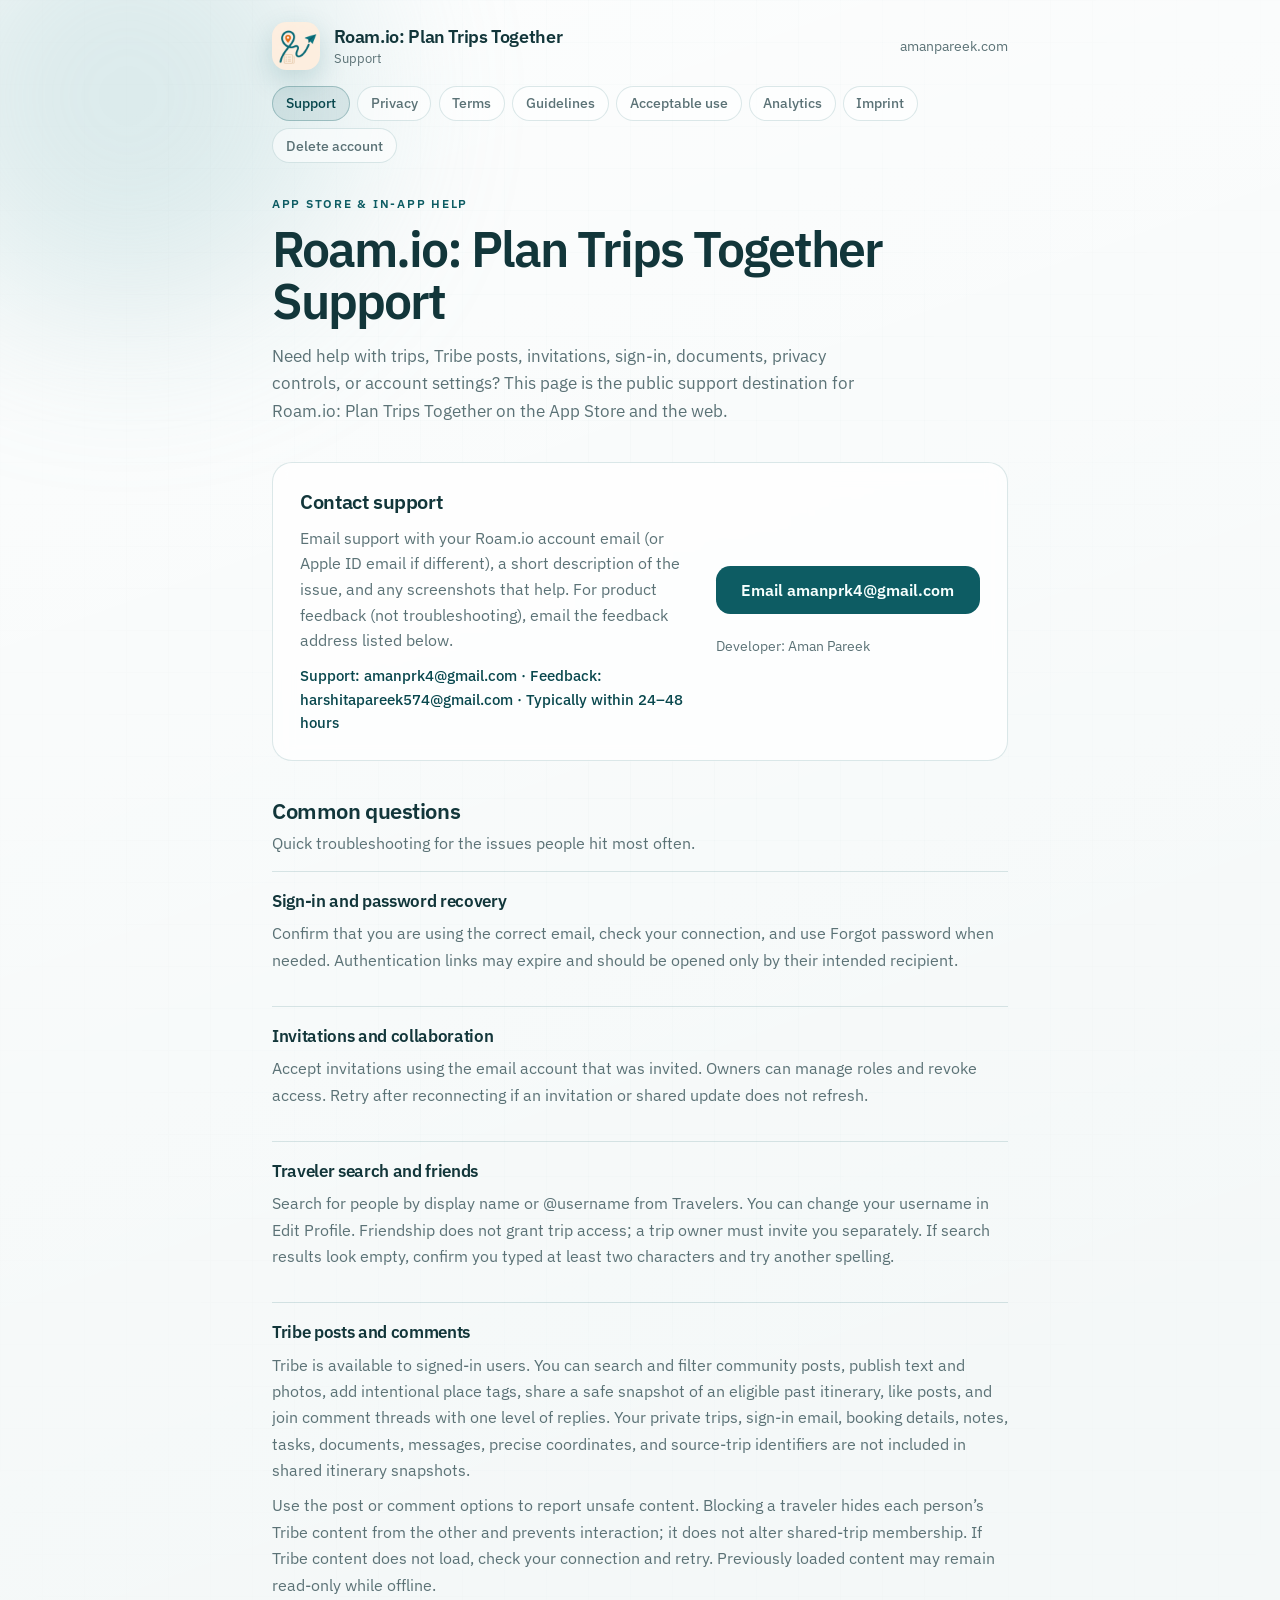
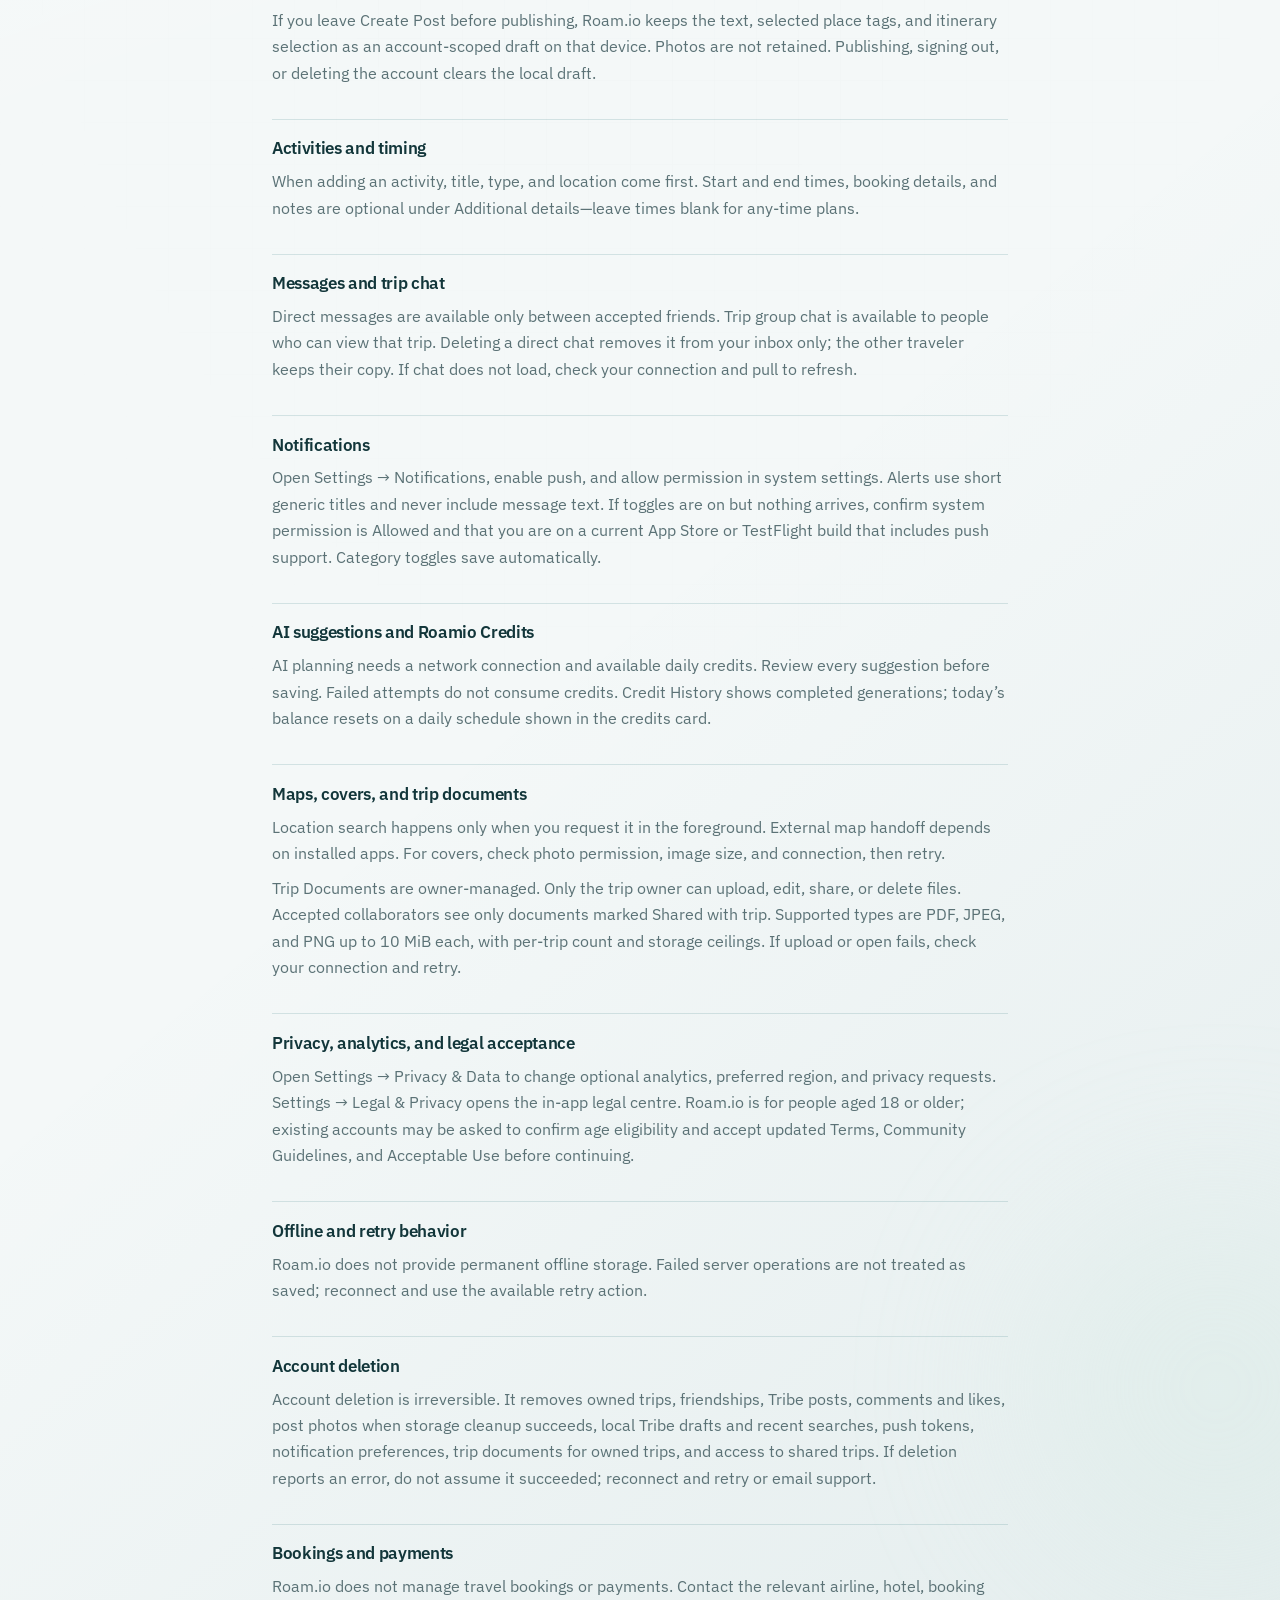
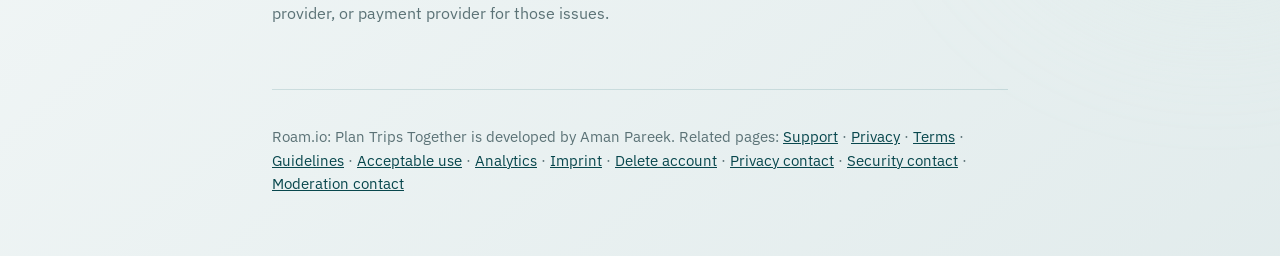
==== acceptable-use/index.html @ 8e71d69c "Deploy GitHub Pages deep-link routes" ====
<!doctype html>
<html lang="en">
  <head>
    <meta charset="UTF-8" />
    <link rel="icon" type="image/png" href="/images/roamio/mark.png" />
    <link rel="apple-touch-icon" href="/images/roamio/mark.png" />
    <meta name="viewport" content="width=device-width, initial-scale=1.0" />
    <title>Roam.io: Plan Trips Together Support</title>
    <script type="module" crossorigin src="/assets/index-BbfRueKC.js"></script>
    <link rel="stylesheet" crossorigin href="/assets/index-BQyyKGye.css">
  </head>
  <body>
    <div id="root"></div>
  </body>
</html>
---- assets/index-BQyyKGye.css ----
@import "https://fonts.googleapis.com/css2?family=IBM+Plex+Sans:ital,wght@0,400;0,500;0,600;0,700;1,400&display=swap";.roamio-legal{isolation:isolate;--roamio-ink:#12363a;--roamio-muted:#5b7276;--roamio-teal:#0d5c63;--roamio-teal-deep:#08474d;--roamio-border:#0d5c6324;min-height:100dvh;color:var(--roamio-ink);font-family:var(--app-font-body);background:linear-gradient(160deg,#ffffffc7,#0000 46%),linear-gradient(320deg,#0d5c6314,#0000 40%),#f4f8f8;padding:clamp(1rem,2.4vh,1.6rem) clamp(1rem,4vw,2.5rem) clamp(2rem,5vh,3.5rem);position:relative;overflow:clip}.roamio-legal__atmosphere,.roamio-legal__grid{pointer-events:none;position:absolute;inset:0}.roamio-legal__atmosphere{z-index:-1;overflow:hidden}.roamio-legal__grid{opacity:.35;background-image:linear-gradient(#0d5c630d 1px,#0000 1px),linear-gradient(90deg,#0d5c630d 1px,#0000 1px);background-size:42px 42px;-webkit-mask-image:radial-gradient(72% 60% at 50% 18%,#000,#0000);mask-image:radial-gradient(72% 60% at 50% 18%,#000,#0000)}.roamio-legal__glow{filter:blur(88px);opacity:.34;border-radius:50%;position:absolute}.roamio-legal__glow--one{aspect-ratio:1;background:#9ec8cb;width:min(28rem,70vw);animation:14s ease-in-out infinite alternate roamio-drift;top:-8rem;left:-6rem}.roamio-legal__glow--two{aspect-ratio:1;background:#d7ebe4;width:min(24rem,60vw);animation:18s ease-in-out infinite alternate-reverse roamio-drift;bottom:8%;right:-8rem}.roamio-legal__header,.roamio-legal__nav,.roamio-legal__intro,.roamio-legal__contact,.roamio-legal__bullets,.roamio-legal__topics,.roamio-legal__footer{width:min(100%,46rem);margin-inline:auto;position:relative}.roamio-legal__header{justify-content:space-between;align-items:center;gap:1rem;margin-bottom:1rem;display:flex}.roamio-legal__brand{color:inherit;align-items:center;gap:.85rem;text-decoration:none;display:inline-flex}.roamio-legal__mark{object-fit:cover;background:var(--roamio-teal);border-radius:.9rem;width:3rem;height:3rem;box-shadow:0 10px 28px #0d5c632e}.roamio-legal__brand-copy{gap:.1rem;display:grid}.roamio-legal__brand-copy strong{font-family:var(--app-font-heading);letter-spacing:-.02em;font-size:1.15rem;font-weight:600}.roamio-legal__brand-copy small{color:var(--roamio-muted);font-size:.82rem}.roamio-legal__site-link{color:var(--roamio-muted);border-bottom:1px solid #0000;font-size:.9rem;text-decoration:none;transition:color .16s,border-color .16s}.roamio-legal__site-link:hover{color:var(--roamio-teal-deep);border-color:#0d5c6359}.roamio-legal__nav{flex-wrap:wrap;gap:.45rem;margin-bottom:clamp(1.35rem,3.5vh,2rem);display:flex}.roamio-legal__nav-link{border:1px solid var(--roamio-border);min-height:2.2rem;color:var(--roamio-muted);background:#ffffff8c;border-radius:999px;align-items:center;padding:.35rem .8rem;font-size:.86rem;font-weight:500;text-decoration:none;transition:background .16s,color .16s,border-color .16s;display:inline-flex}.roamio-legal__nav-link:hover,.roamio-legal__nav-link.is-active{color:var(--roamio-teal-deep);background:#0d5c631a;border-color:#0d5c6347}.roamio-legal__intro{margin-bottom:clamp(1.5rem,4vh,2.25rem);animation:.56s both roamio-rise}.roamio-legal__eyebrow{color:var(--roamio-teal);letter-spacing:.14em;text-transform:uppercase;margin:0 0 .75rem;font-size:.78rem;font-weight:600}.roamio-legal__intro h1{font-family:var(--app-font-heading);letter-spacing:-.04em;margin:0;font-size:clamp(2.1rem,5vw,3.1rem);font-weight:600;line-height:1.05}.roamio-legal__lead{max-width:38rem;color:var(--roamio-muted);margin:1rem 0 0;font-size:1.05rem;line-height:1.65}.roamio-legal__draft{color:#8f1f1f;background:#b02a2a14;border:1px solid #b02a2a59;border-radius:12px;max-width:38rem;margin:1rem 0 0;padding:.85rem 1rem;font-size:.95rem;font-weight:700;line-height:1.45}.roamio-legal__meta-list{color:var(--roamio-muted);flex-wrap:wrap;gap:.45rem .85rem;margin:1rem 0 0;padding:0;font-size:.86rem;list-style:none;display:flex}.roamio-legal__contact{border:1px solid var(--roamio-border);-webkit-backdrop-filter:blur(10px);backdrop-filter:blur(10px);background:#ffffffb8;border-radius:1.25rem;gap:1.25rem;margin-bottom:clamp(1.5rem,4vh,2.25rem);padding:1.35rem 1.4rem;animation:.68s 80ms both roamio-rise;display:grid}.roamio-legal__contact h2,.roamio-legal__bullets h2,.roamio-legal__topics-head h2,.roamio-legal__topic h3{font-family:var(--app-font-heading);letter-spacing:-.02em;margin:0;font-weight:600}.roamio-legal__contact h2,.roamio-legal__bullets h2{font-size:1.25rem}.roamio-legal__contact p{color:var(--roamio-muted);margin:.65rem 0 0;line-height:1.6}.roamio-legal__response{font-size:.92rem;font-weight:500;color:var(--roamio-teal-deep)!important}.roamio-legal__contact-actions{align-content:start;gap:.7rem;display:grid}.roamio-legal__cta{background:var(--roamio-teal);color:#f7fffe;text-align:center;border-radius:.9rem;justify-content:center;align-items:center;min-height:3rem;padding:.75rem 1.15rem;font-weight:600;text-decoration:none;transition:background .16s,transform .16s;display:inline-flex}.roamio-legal__cta:hover{background:var(--roamio-teal-deep);transform:translateY(-1px)}.roamio-legal__developer{color:var(--roamio-muted);margin:0;font-size:.88rem}.roamio-legal__bullets{background:#fff4f3bf;border:1px solid #b43c3c2e;border-radius:1.15rem;margin-bottom:clamp(1.5rem,4vh,2.25rem);padding:1.2rem 1.35rem}.roamio-legal__bullets ul{color:var(--roamio-ink);margin:.8rem 0 0;padding-left:1.15rem;line-height:1.6}.roamio-legal__bullets li+li{margin-top:.35rem}.roamio-legal__topics-head{margin-bottom:1.15rem;animation:.72s .12s both roamio-rise}.roamio-legal__topics-head h2{font-size:1.35rem}.roamio-legal__topics-head p{color:var(--roamio-muted);margin:.45rem 0 0}.roamio-legal__topic-list{gap:.9rem;display:grid}.roamio-legal__topic{border-top:1px solid var(--roamio-border);padding:1.1rem 0 1.15rem;animation:.76s both roamio-rise}.roamio-legal__topic:first-child{animation-delay:.14s}.roamio-legal__topic:nth-child(2){animation-delay:.18s}.roamio-legal__topic:nth-child(3){animation-delay:.22s}.roamio-legal__topic:nth-child(4){animation-delay:.26s}.roamio-legal__topic:nth-child(5){animation-delay:.3s}.roamio-legal__topic:nth-child(6){animation-delay:.34s}.roamio-legal__topic:nth-child(7){animation-delay:.38s}.roamio-legal__topic:nth-child(8){animation-delay:.42s}.roamio-legal__topic:nth-child(9){animation-delay:.46s}.roamio-legal__topic:nth-child(10){animation-delay:.5s}.roamio-legal__topic:nth-child(11){animation-delay:.54s}.roamio-legal__topic:nth-child(12){animation-delay:.58s}.roamio-legal__topic h3{font-size:1.05rem}.roamio-legal__topic p{color:var(--roamio-muted);margin:.55rem 0 0;line-height:1.65}.roamio-legal__footer{border-top:1px solid var(--roamio-border);color:var(--roamio-muted);margin-top:clamp(2rem,5vh,3rem);padding-top:1.25rem;font-size:.92rem;line-height:1.6}.roamio-legal__footer a{color:var(--roamio-teal-deep)}@media (width>=720px){.roamio-legal__contact{grid-template-columns:1.35fr .9fr;align-items:center;padding:1.6rem 1.7rem}}@keyframes roamio-rise{0%{opacity:0;transform:translateY(12px)}to{opacity:1;transform:translateY(0)}}@keyframes roamio-drift{0%{transform:translate(0,0)scale(1)}to{transform:translate(2%,3%)scale(1.06)}}@media (prefers-reduced-motion:reduce){.roamio-legal__glow,.roamio-legal__intro,.roamio-legal__contact,.roamio-legal__topics-head,.roamio-legal__topic{animation:none}}:root{--app-font-body:"IBM Plex Sans", system-ui, -apple-system, BlinkMacSystemFont, "Segoe UI", sans-serif;--app-font-heading:"IBM Plex Sans", system-ui, -apple-system, BlinkMacSystemFont, "Segoe UI", sans-serif}*,:before,:after{box-sizing:border-box}html{min-height:100%}body{color:#12363a;min-height:100dvh;font-family:var(--app-font-body);-webkit-font-smoothing:antialiased;text-rendering:optimizelegibility;background:#f4f8f8;margin:0}#root{min-height:100dvh}.outline-none:focus{outline:none}.outline-none:focus-visible{outline-offset:2px;outline:2px solid #0d5c63}
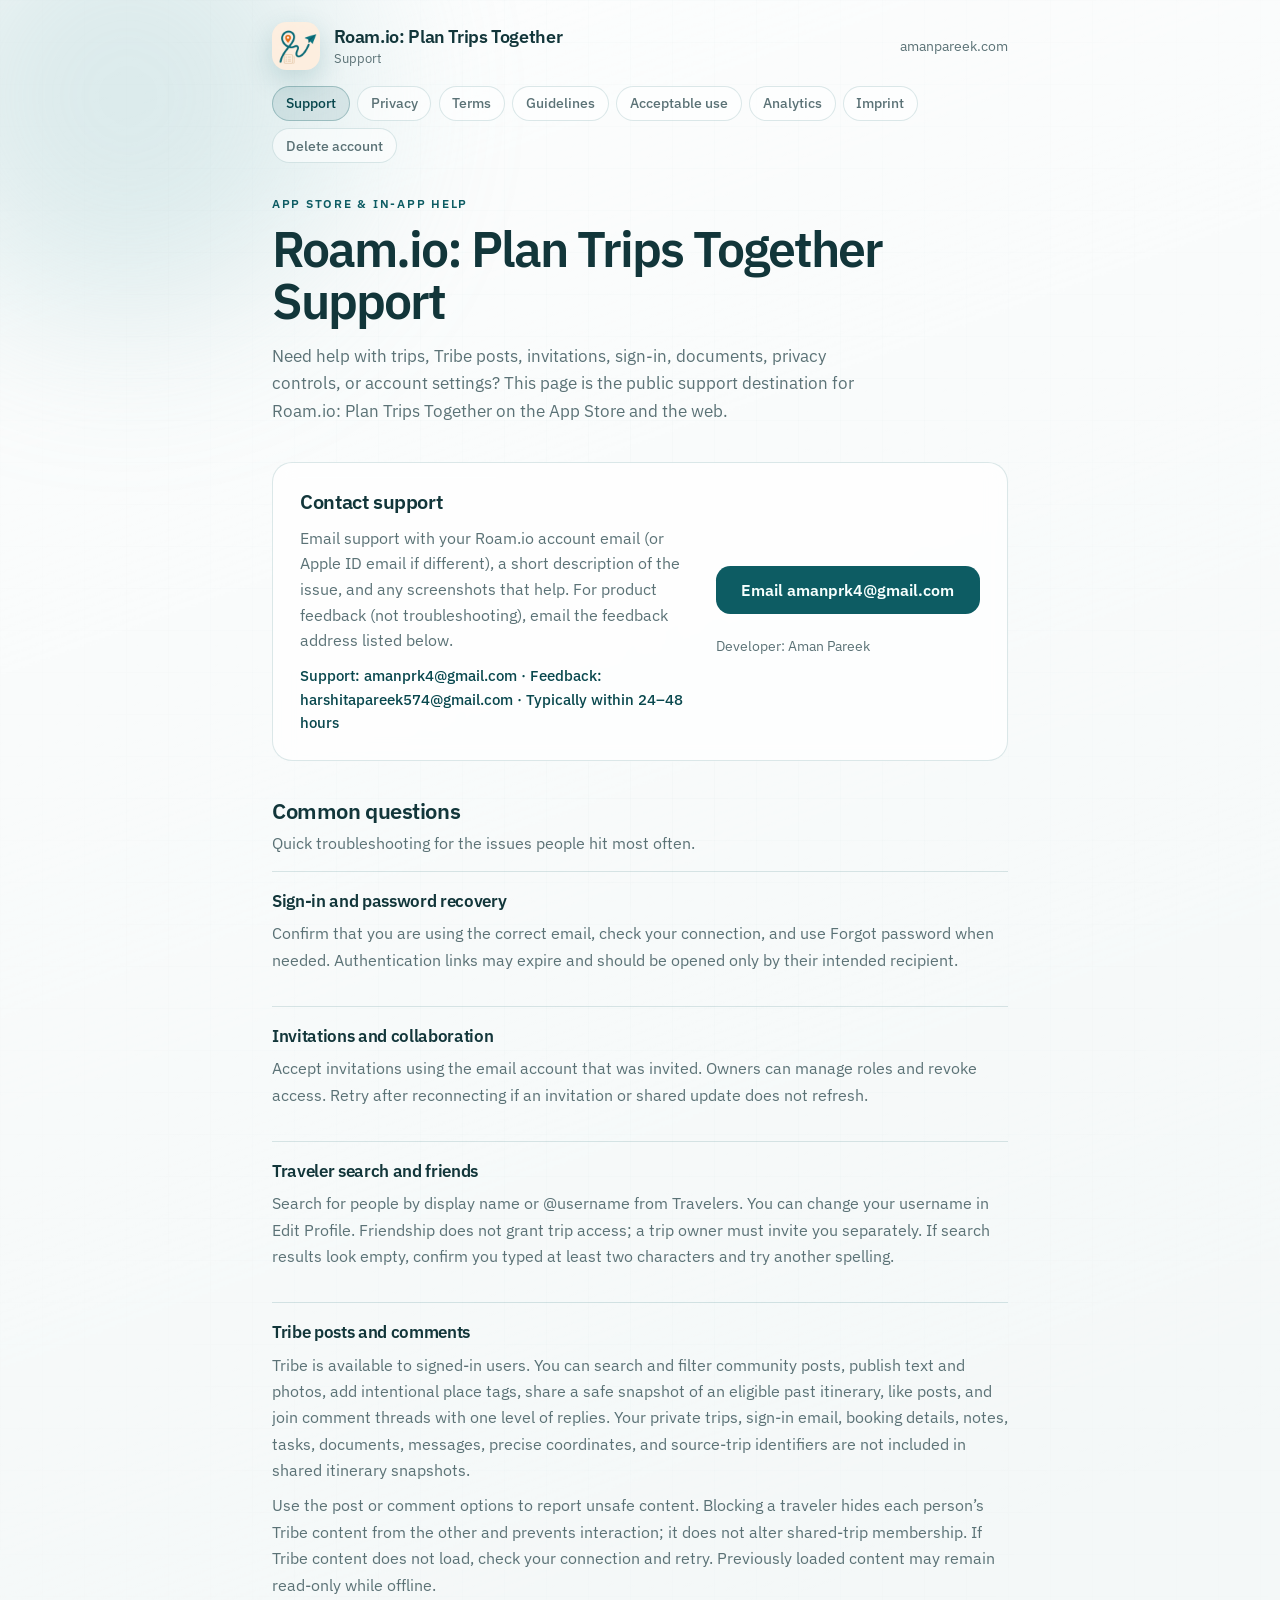
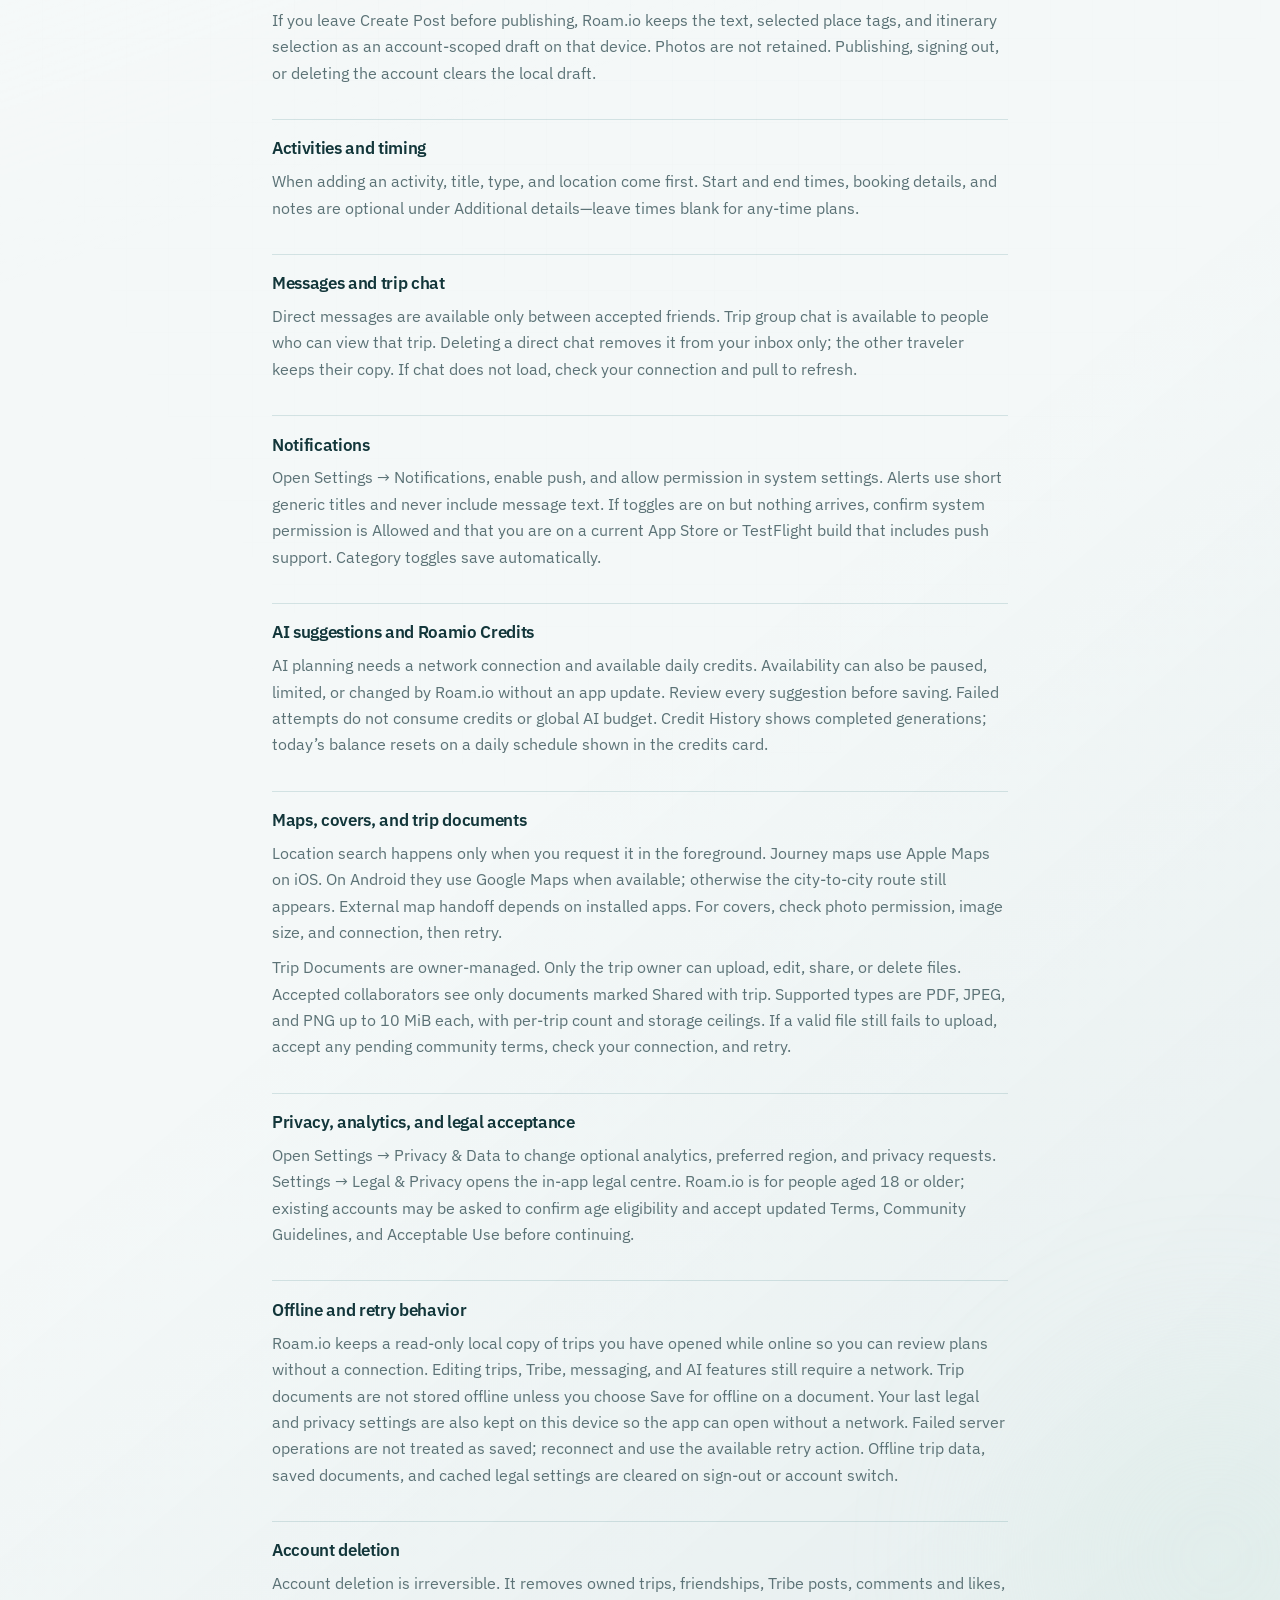
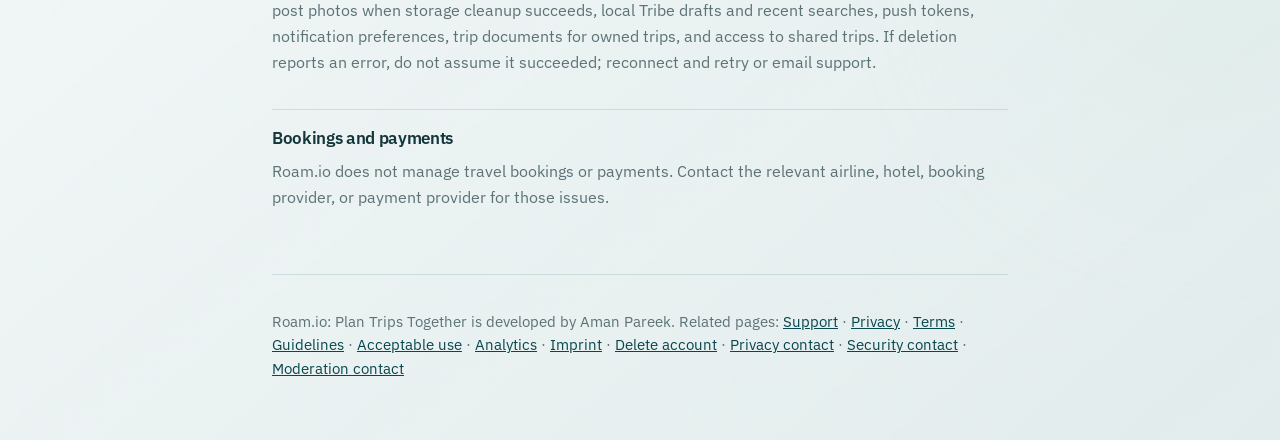
==== commit 6f926f49: "Deploy 1.3.5 support and privacy updates. Co-authored-by: Cursor <cursoragent@cursor.com>" ====
--- a/acceptable-use/index.html
+++ b/acceptable-use/index.html
@@ -6,7 +6,7 @@
     <link rel="apple-touch-icon" href="/images/roamio/mark.png" />
     <meta name="viewport" content="width=device-width, initial-scale=1.0" />
     <title>Roam.io: Plan Trips Together Support</title>
-    <script type="module" crossorigin src="/assets/index-BbfRueKC.js"></script>
+    <script type="module" crossorigin src="/assets/index-KWtBiLkC.js"></script>
     <link rel="stylesheet" crossorigin href="/assets/index-BQyyKGye.css">
   </head>
   <body>
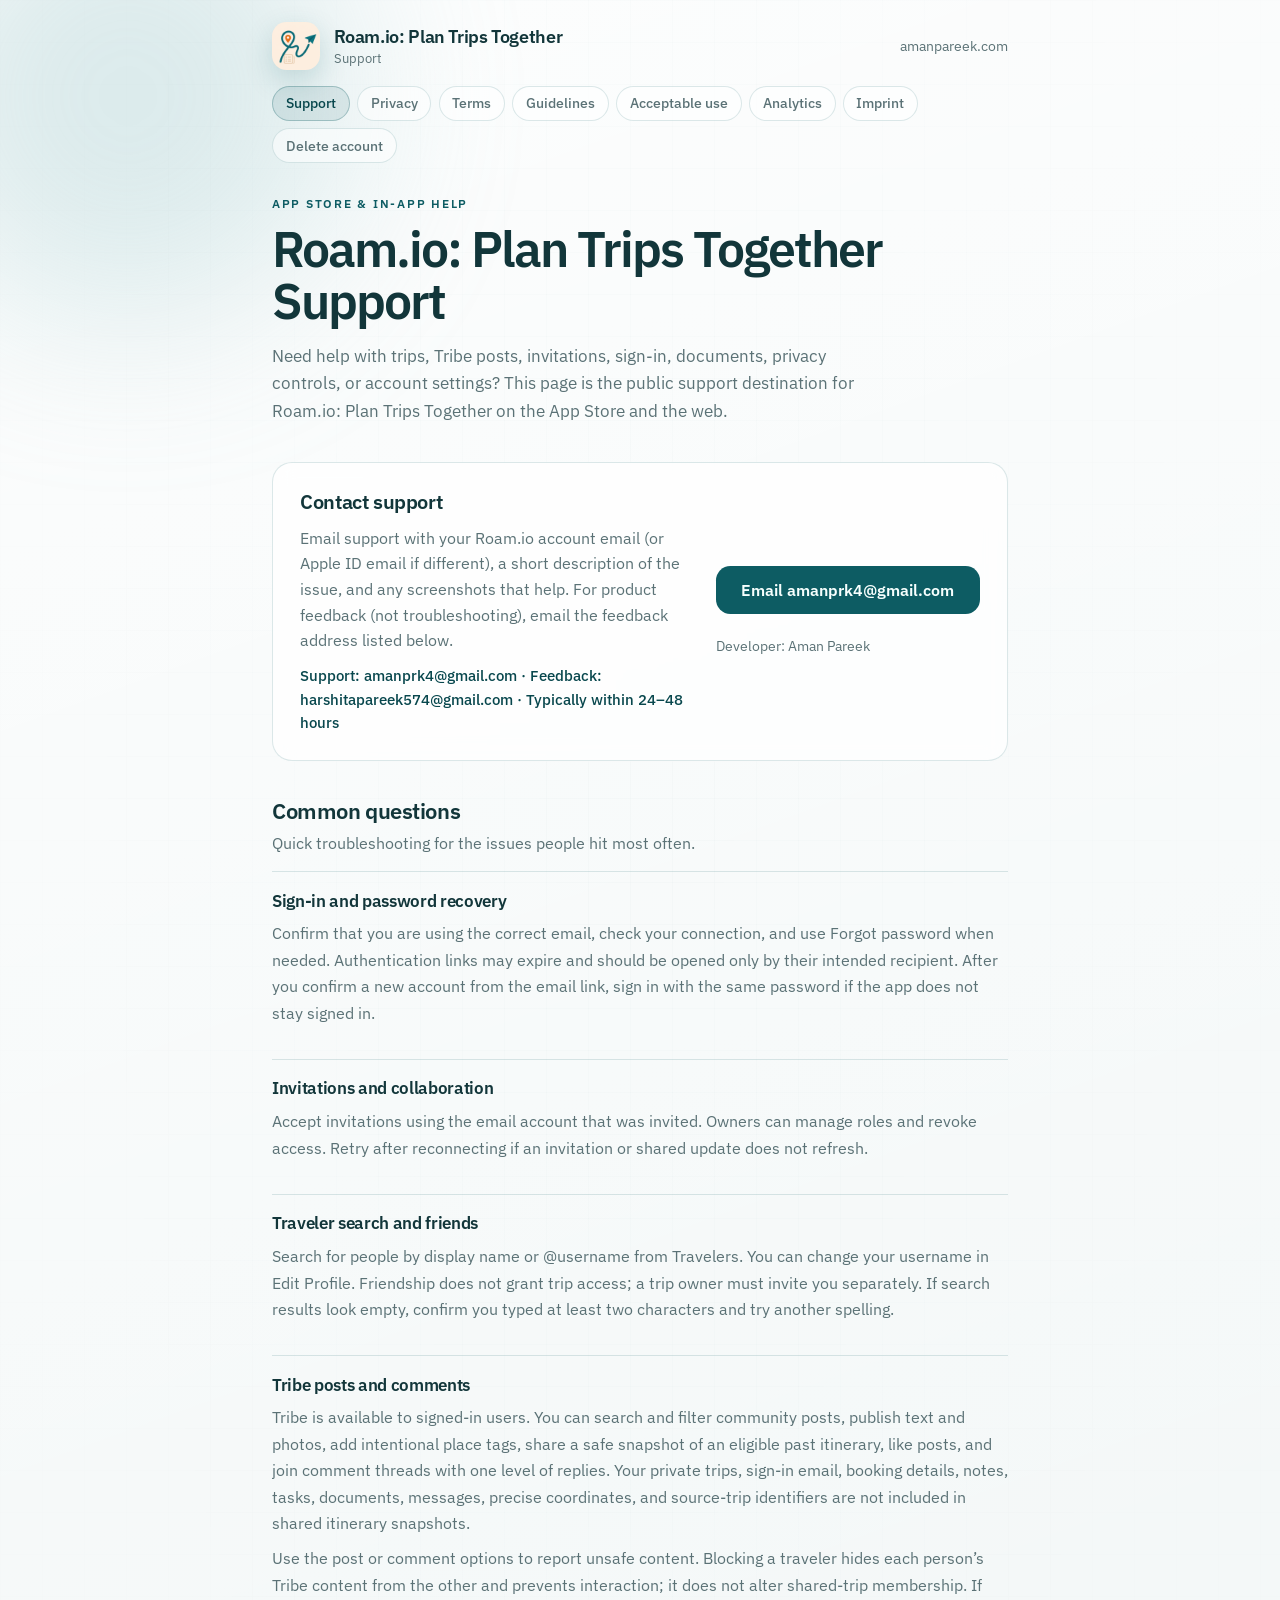
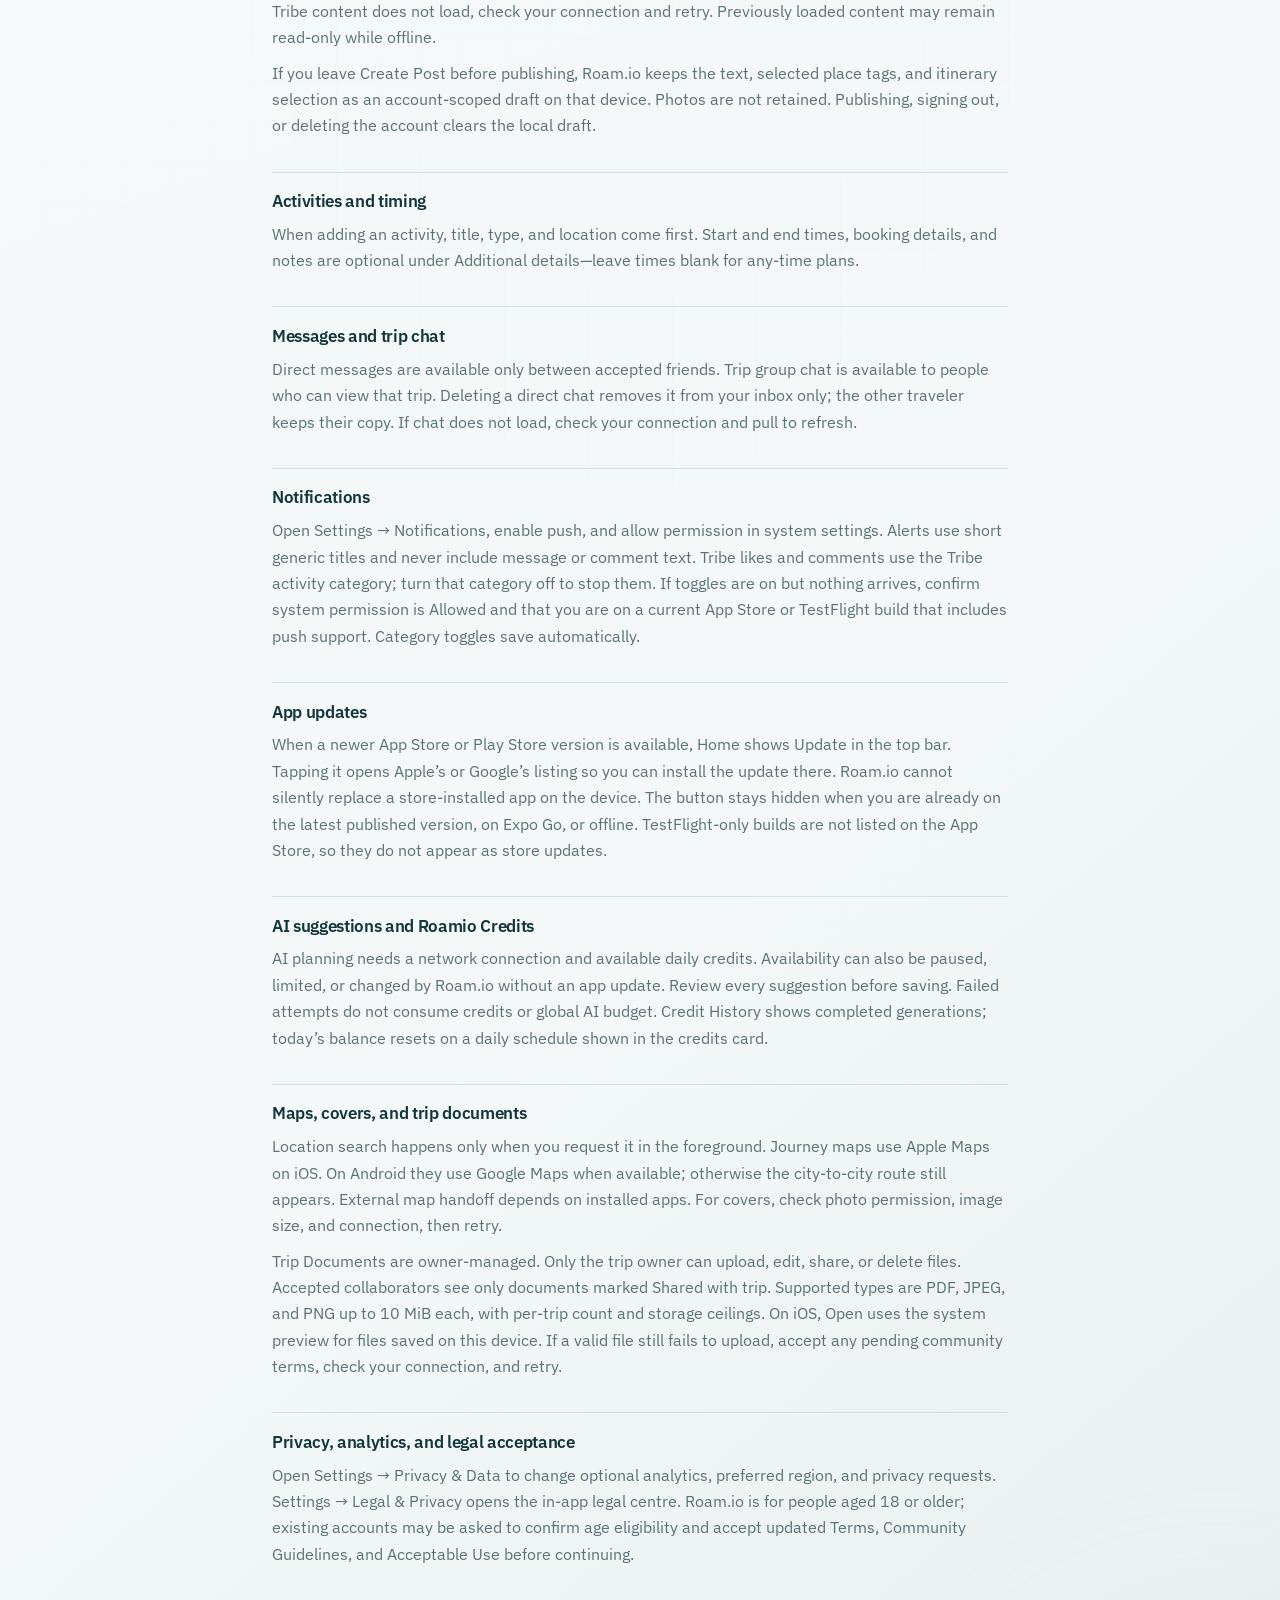
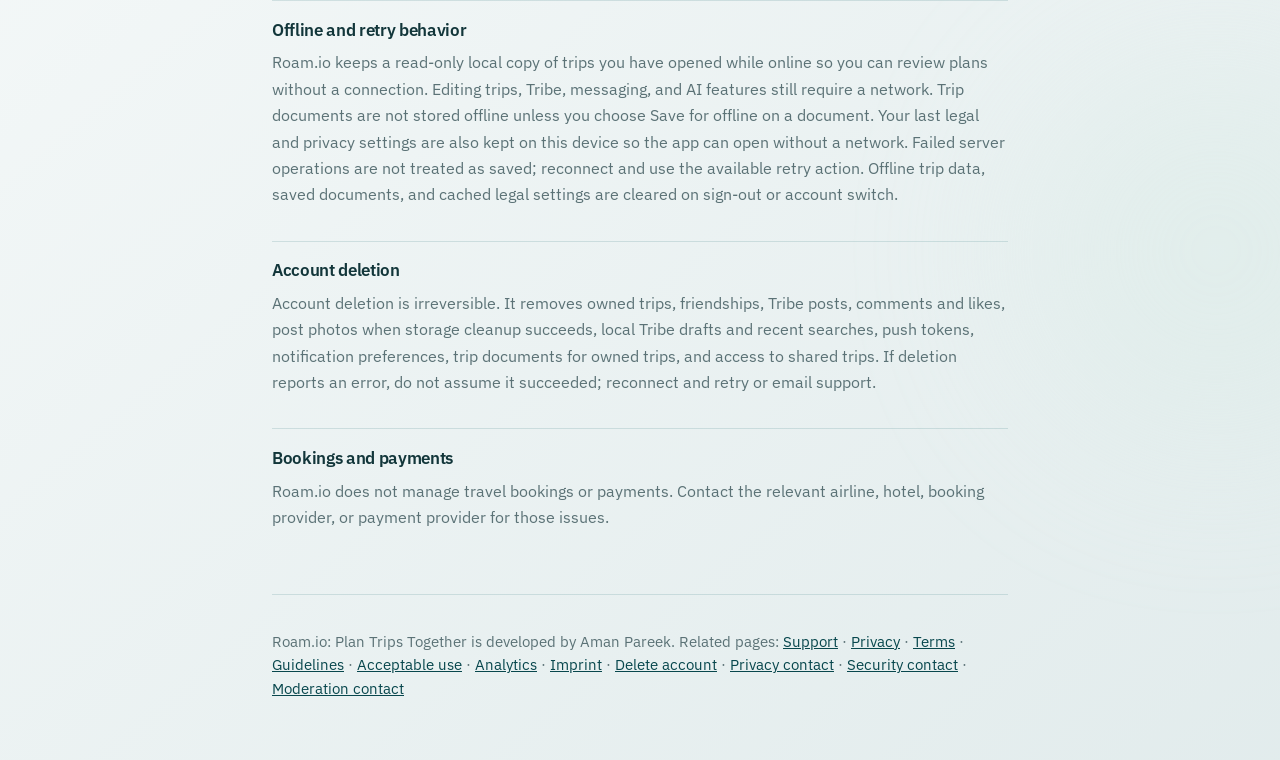
==== commit 8950f034: "Deploy 1.3.6 support and privacy updates. Co-authored-by: Cursor <cursoragent@cursor.com>" ====
--- a/acceptable-use/index.html
+++ b/acceptable-use/index.html
@@ -6,7 +6,7 @@
     <link rel="apple-touch-icon" href="/images/roamio/mark.png" />
     <meta name="viewport" content="width=device-width, initial-scale=1.0" />
     <title>Roam.io: Plan Trips Together Support</title>
-    <script type="module" crossorigin src="/assets/index-KWtBiLkC.js"></script>
+    <script type="module" crossorigin src="/assets/index-C-vtEhgM.js"></script>
     <link rel="stylesheet" crossorigin href="/assets/index-BQyyKGye.css">
   </head>
   <body>
